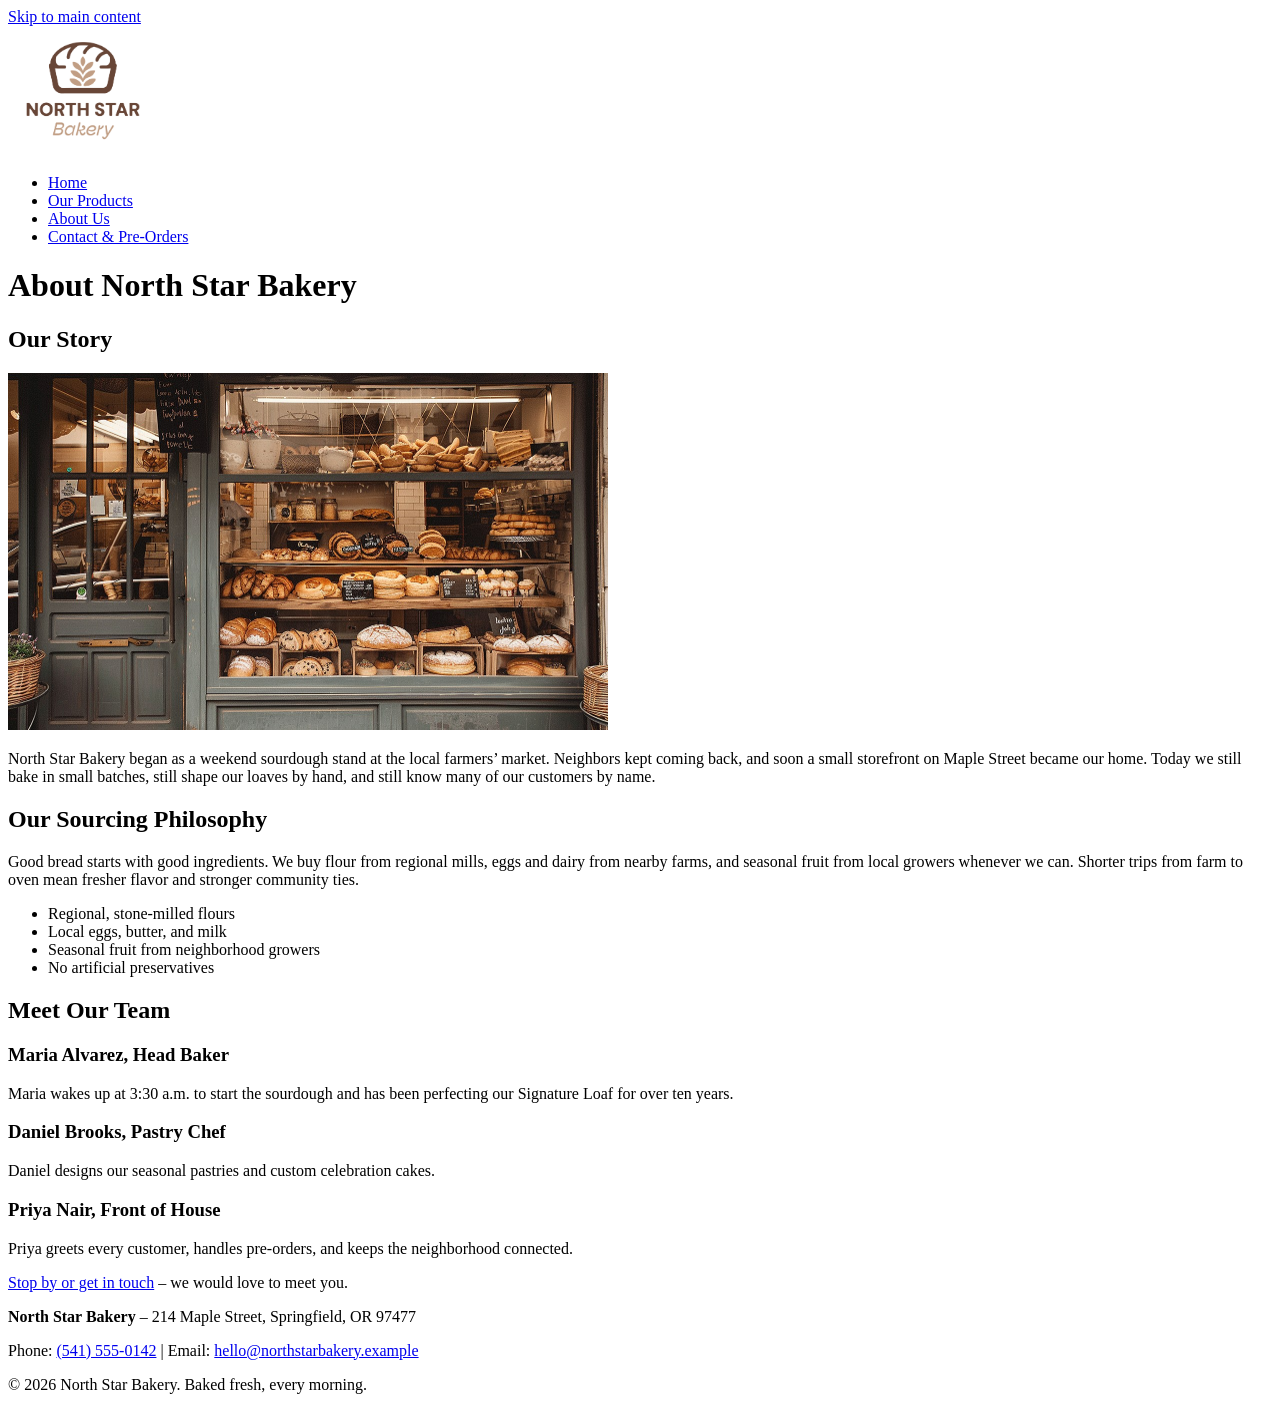
==== about.html @ c8437c04 "Add files via upload" ====
<!DOCTYPE html>
<html lang="en">
<head>
  <meta charset="UTF-8">
  <meta name="viewport" content="width=device-width, initial-scale=1.0">
  <meta name="description" content="The story, sourcing philosophy, and team behind North Star Bakery.">
  <title>About Us | North Star Bakery</title>
</head>
<body>
  <a href="#main-content">Skip to main content</a>
  <header>
    <a href="index.html"><img src="bakery-logo.png" alt="North Star Bakery logo: a loaf of bread with a wheat sprig inside" width="150"></a>
    <nav aria-label="Main navigation">
      <ul>
        <li><a href="index.html">Home</a></li>
        <li><a href="products.html">Our Products</a></li>
        <li><a href="about.html" aria-current="page">About Us</a></li>
        <li><a href="contact.html">Contact &amp; Pre-Orders</a></li>
      </ul>
    </nav>
  </header>

  <main id="main-content">
    <h1>About North Star Bakery</h1>

    <section aria-labelledby="story-heading">
      <h2 id="story-heading">Our Story</h2>
      <img src="bakery-storefront.jpg" alt="The North Star Bakery storefront, with a gray-green door and a window full of breads, rolls, and pastries on wooden shelves" width="600">
      <p>North Star Bakery began as a weekend sourdough stand at the local farmers&rsquo; market. Neighbors kept coming back, and soon a small storefront on Maple Street became our home. Today we still bake in small batches, still shape our loaves by hand, and still know many of our customers by name.</p>
    </section>

    <section aria-labelledby="sourcing-heading">
      <h2 id="sourcing-heading">Our Sourcing Philosophy</h2>
      <p>Good bread starts with good ingredients. We buy flour from regional mills, eggs and dairy from nearby farms, and seasonal fruit from local growers whenever we can. Shorter trips from farm to oven mean fresher flavor and stronger community ties.</p>
      <ul>
        <li>Regional, stone-milled flours</li>
        <li>Local eggs, butter, and milk</li>
        <li>Seasonal fruit from neighborhood growers</li>
        <li>No artificial preservatives</li>
      </ul>
    </section>

    <section aria-labelledby="staff-heading">
      <h2 id="staff-heading">Meet Our Team</h2>
      <h3>Maria Alvarez, Head Baker</h3>
      <p>Maria wakes up at 3:30 a.m. to start the sourdough and has been perfecting our Signature Loaf for over ten years.</p>
      <h3>Daniel Brooks, Pastry Chef</h3>
      <p>Daniel designs our seasonal pastries and custom celebration cakes.</p>
      <h3>Priya Nair, Front of House</h3>
      <p>Priya greets every customer, handles pre-orders, and keeps the neighborhood connected.</p>
    </section>

    <p><a href="contact.html">Stop by or get in touch</a> &ndash; we would love to meet you.</p>
  </main>

  <footer>
    <p><strong>North Star Bakery</strong> &ndash; 214 Maple Street, Springfield, OR 97477</p>
    <p>Phone: <a href="tel:+15415550142">(541) 555-0142</a> | Email: <a href="mailto:hello@northstarbakery.example">hello@northstarbakery.example</a></p>
    <p>&copy; 2026 North Star Bakery. Baked fresh, every morning.</p>
  </footer>
</body>
</html>
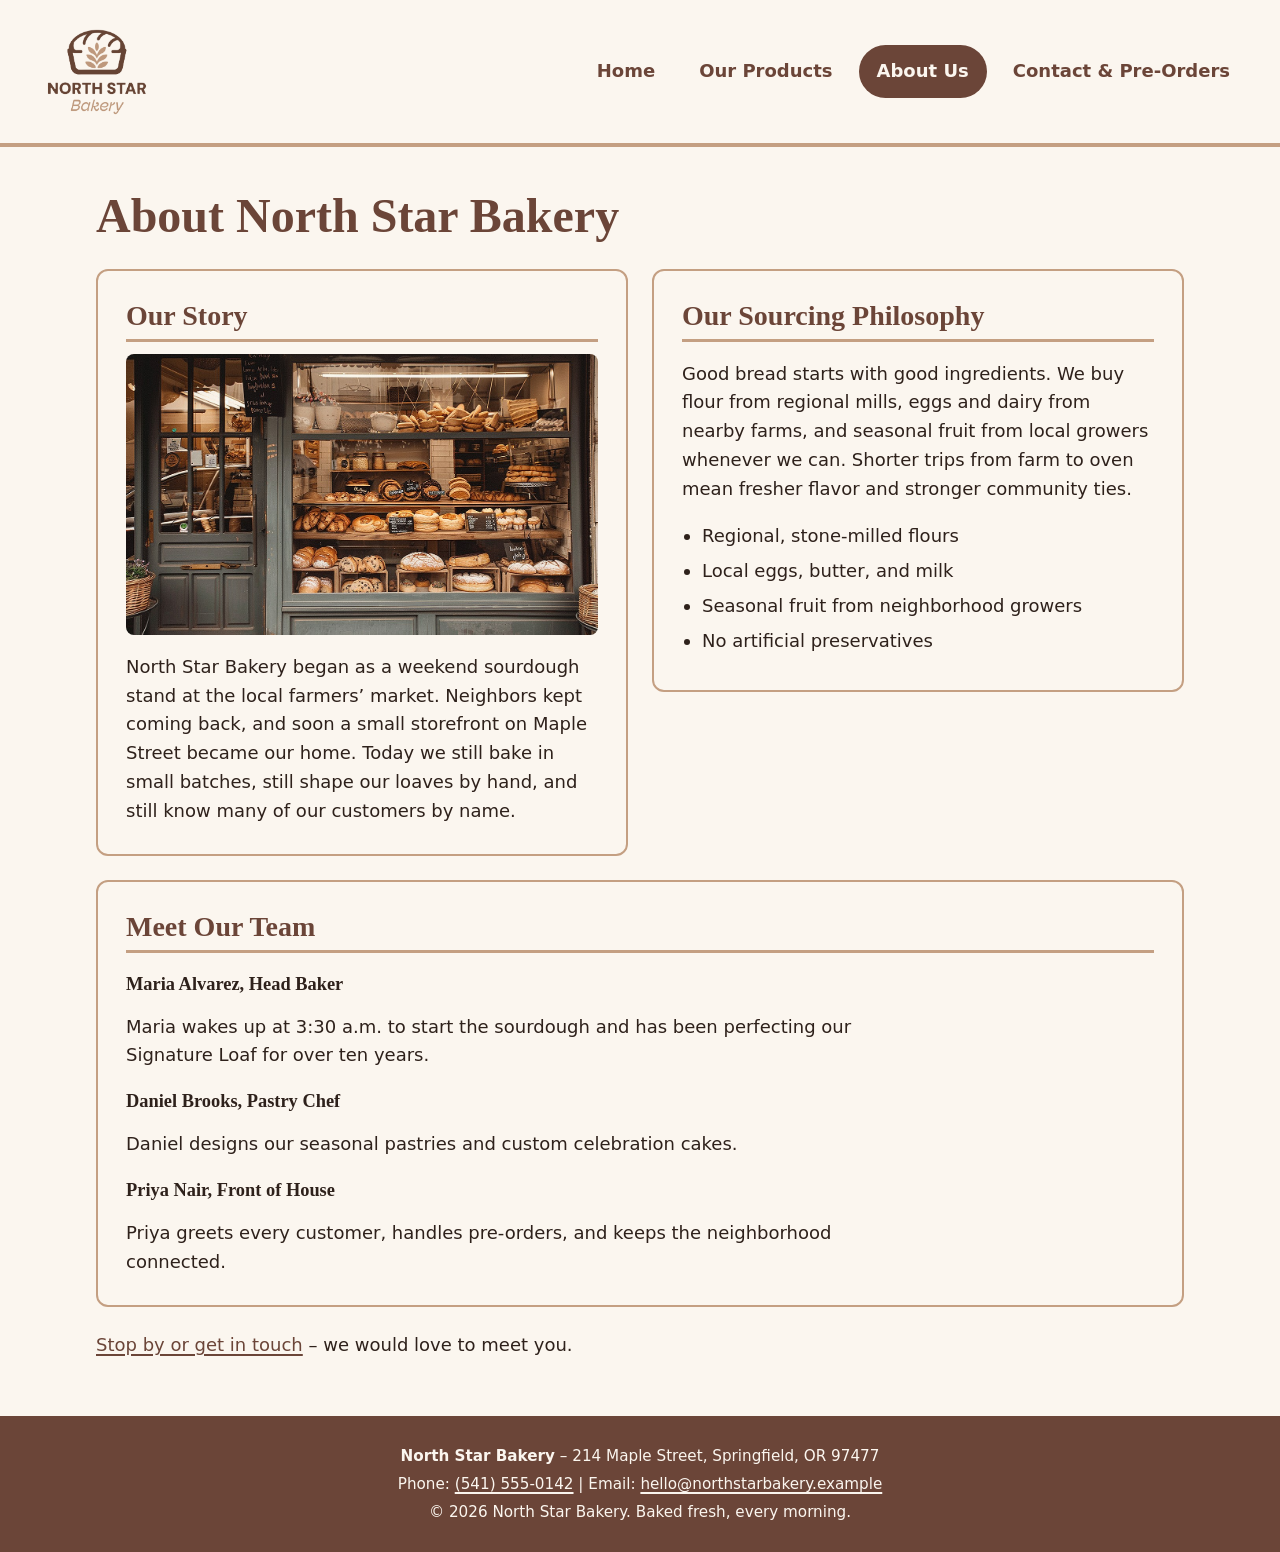
==== commit ef47c56b: "Update about.html" ====
--- a/about.html
+++ b/about.html
@@ -5,6 +5,7 @@
   <meta name="viewport" content="width=device-width, initial-scale=1.0">
   <meta name="description" content="The story, sourcing philosophy, and team behind North Star Bakery.">
   <title>About Us | North Star Bakery</title>
+   <link rel="stylesheet" href="styles.css">
 </head>
 <body>
   <a href="#main-content">Skip to main content</a>
--- a/styles.css
+++ b/styles.css
@@ -0,0 +1,403 @@
+/* ==========================================================
+   North Star Bakery - Visual Design System
+   Palette (4 colors, taken from the logo):
+     --cream  #FBF6EF  page background
+     --brown  #6B4538  headings, links, buttons, footer
+     --tan    #C49F82  borders and decorative accents only
+     --ink    #2E211B  body text
+   Fonts (2 families): Georgia (headings), system sans-serif (body)
+   Approach: mobile-first; Flexbox layout; media queries at 48em and 64em
+   ========================================================== */
+
+:root {
+  --cream: #FBF6EF;
+  --brown: #6B4538;
+  --tan: #C49F82;
+  --ink: #2E211B;
+  --font-heading: Georgia, "Times New Roman", serif;
+  --font-body: system-ui, -apple-system, "Segoe UI", Roboto, Arial, sans-serif;
+  --space: 1rem;
+}
+
+/* ---------- Base (mobile first) ---------- */
+*,
+*::before,
+*::after {
+  box-sizing: border-box;
+}
+
+body {
+  margin: 0;
+  background-color: var(--cream);
+  color: var(--ink);
+  font-family: var(--font-body);
+  font-size: 1rem;
+  line-height: 1.6;
+}
+
+img {
+  display: block;
+  max-width: 100%;
+  height: auto;
+  border-radius: 8px;
+}
+
+a {
+  color: var(--brown);
+  text-decoration-thickness: 2px;
+  text-underline-offset: 3px;
+}
+
+a:hover {
+  text-decoration-color: var(--tan);
+}
+
+a:focus-visible,
+button:focus-visible,
+input:focus-visible,
+select:focus-visible,
+textarea:focus-visible {
+  outline: 3px solid var(--brown);
+  outline-offset: 3px;
+}
+
+/* ---------- Skip link (visible only when focused) ---------- */
+body > a:first-child {
+  position: absolute;
+  left: -999px;
+  top: 0;
+  padding: 0.75rem 1rem;
+  background-color: var(--brown);
+  color: var(--cream);
+  z-index: 10;
+}
+
+body > a:first-child:focus {
+  left: 0;
+}
+
+/* ---------- Header and navigation ---------- */
+header {
+  display: flex;
+  flex-direction: column;
+  align-items: center;
+  gap: var(--space);
+  padding: var(--space);
+  background-color: var(--cream);
+  border-bottom: 4px solid var(--tan);
+}
+
+header img {
+  width: 110px;
+  border-radius: 0;
+  mix-blend-mode: multiply; /* lets the logo's white box blend into the cream header */
+}
+
+nav ul {
+  display: flex;
+  flex-wrap: wrap;
+  justify-content: center;
+  gap: 0.5rem;
+  margin: 0;
+  padding: 0;
+  list-style: none;
+}
+
+nav a {
+  display: block;
+  padding: 0.65rem 1rem;
+  min-height: 44px;
+  border: 2px solid transparent;
+  border-radius: 999px;
+  color: var(--brown);
+  font-weight: 700;
+  text-decoration: none;
+}
+
+nav a:hover {
+  border-color: var(--tan);
+}
+
+nav a[aria-current="page"] {
+  background-color: var(--brown);
+  color: var(--cream);
+}
+
+/* ---------- Main content: stacked on mobile ---------- */
+main {
+  display: flex;
+  flex-direction: column;
+  gap: 1.5rem;
+  max-width: 72rem;
+  margin: 0 auto;
+  padding: 1.5rem var(--space) 2.5rem;
+}
+
+main > p {
+  margin: 0;
+  max-width: 65ch;
+}
+
+section {
+  padding: 1.25rem;
+  border: 2px solid var(--tan);
+  border-radius: 12px;
+}
+
+section > :last-child {
+  margin-bottom: 0;
+}
+
+/* ---------- Typography and hierarchy ---------- */
+h1,
+h2,
+h3 {
+  font-family: var(--font-heading);
+  line-height: 1.2;
+}
+
+h1 {
+  margin: 0;
+  color: var(--brown);
+  font-size: 2rem;
+}
+
+h2 {
+  margin: 0 0 0.75rem;
+  padding-bottom: 0.4rem;
+  border-bottom: 3px solid var(--tan);
+  color: var(--brown);
+  font-size: 1.5rem;
+}
+
+h3 {
+  margin: 1.25rem 0 0.25rem;
+  color: var(--ink);
+  font-size: 1.15rem;
+}
+
+p,
+li {
+  max-width: 65ch;
+}
+
+section ul {
+  padding-left: 1.25rem;
+}
+
+section li {
+  margin-bottom: 0.4rem;
+}
+
+/* ---------- Media ---------- */
+section img,
+section picture,
+figure {
+  margin: 0.75rem 0;
+}
+
+audio {
+  display: block;
+  width: 100%;
+  max-width: 28rem;
+  margin: 0.75rem 0;
+}
+
+figure {
+  padding: 0.75rem;
+  border-left: 6px solid var(--tan);
+}
+
+figcaption {
+  margin-top: 0.5rem;
+  font-style: italic;
+  font-size: 0.95rem;
+}
+
+address {
+  font-style: normal;
+  font-weight: 700;
+  margin: 0.75rem 0;
+}
+
+/* ---------- Form ---------- */
+form {
+  display: flex;
+  flex-direction: column;
+  gap: 1.25rem;
+}
+
+fieldset {
+  min-width: 0;
+  margin: 0;
+  padding: 1rem;
+  border: 2px solid var(--tan);
+  border-radius: 8px;
+}
+
+legend {
+  padding: 0 0.5rem;
+  color: var(--brown);
+  font-family: var(--font-heading);
+  font-size: 1.15rem;
+  font-weight: 700;
+}
+
+fieldset p {
+  margin: 0 0 1rem;
+}
+
+label {
+  display: inline-block;
+  margin-bottom: 0.3rem;
+  font-weight: 700;
+}
+
+input,
+select,
+textarea {
+  width: 100%;
+  max-width: 32rem;
+  padding: 0.65rem;
+  border: 2px solid var(--brown);
+  border-radius: 6px;
+  background-color: var(--cream);
+  color: var(--ink);
+  font: inherit;
+}
+
+textarea {
+  resize: vertical;
+}
+
+button {
+  min-height: 44px;
+  margin: 0 0.5rem 0.5rem 0;
+  padding: 0.65rem 1.5rem;
+  border: 2px solid var(--brown);
+  border-radius: 999px;
+  background-color: var(--brown);
+  color: var(--cream);
+  font: inherit;
+  font-weight: 700;
+  cursor: pointer;
+}
+
+button[type="reset"] {
+  background-color: var(--cream);
+  color: var(--brown);
+}
+
+button:hover {
+  border-color: var(--tan);
+}
+
+/* ---------- Footer ---------- */
+footer {
+  padding: 1.5rem var(--space);
+  background-color: var(--brown);
+  color: var(--cream);
+  text-align: center;
+  font-size: 0.95rem;
+}
+
+footer p {
+  max-width: none;
+  margin: 0.25rem 0;
+}
+
+footer a {
+  color: var(--cream);
+}
+
+footer a:hover {
+  text-decoration-color: var(--tan);
+}
+
+/* ==========================================================
+   Tablet and up (48em = 768px): header in a row, two-column grid
+   built with Flexbox
+   ========================================================== */
+@media (min-width: 48em) {
+  header {
+    flex-direction: row;
+    justify-content: space-between;
+    padding: var(--space) 2rem;
+  }
+
+  header img {
+    width: 130px;
+  }
+
+  nav ul {
+    justify-content: flex-end;
+  }
+
+  main {
+    flex-direction: row;
+    flex-wrap: wrap;
+    align-items: flex-start;
+    padding: 2rem;
+  }
+
+  /* heading and intro paragraphs span the full width */
+  main > h1,
+  main > p {
+    flex: 1 1 100%;
+  }
+
+  /* sections sit side by side; a lone last section grows to fill the row */
+  main > section {
+    flex: 1 1 calc(50% - 1rem);
+    min-width: 0;
+  }
+
+  /* the form gets the full row */
+  main > section[aria-labelledby="form-heading"] {
+    flex-basis: 100%;
+  }
+
+  form {
+    flex-direction: row;
+    flex-wrap: wrap;
+    align-items: flex-start;
+  }
+
+  fieldset {
+    flex: 1 1 calc(50% - 0.75rem);
+  }
+
+  form > p {
+    flex: 1 1 100%;
+    margin: 0;
+  }
+
+  h1 {
+    font-size: 2.5rem;
+  }
+}
+
+/* ==========================================================
+   Desktop (64em = 1024px): more breathing room, larger type
+   ========================================================== */
+@media (min-width: 64em) {
+  body {
+    font-size: 1.125rem;
+  }
+
+  main {
+    padding: 2.5rem 2rem 3.5rem;
+  }
+
+  main > section {
+    padding: 1.75rem;
+  }
+
+  h1 {
+    font-size: 3rem;
+  }
+
+  h2 {
+    font-size: 1.75rem;
+  }
+}
